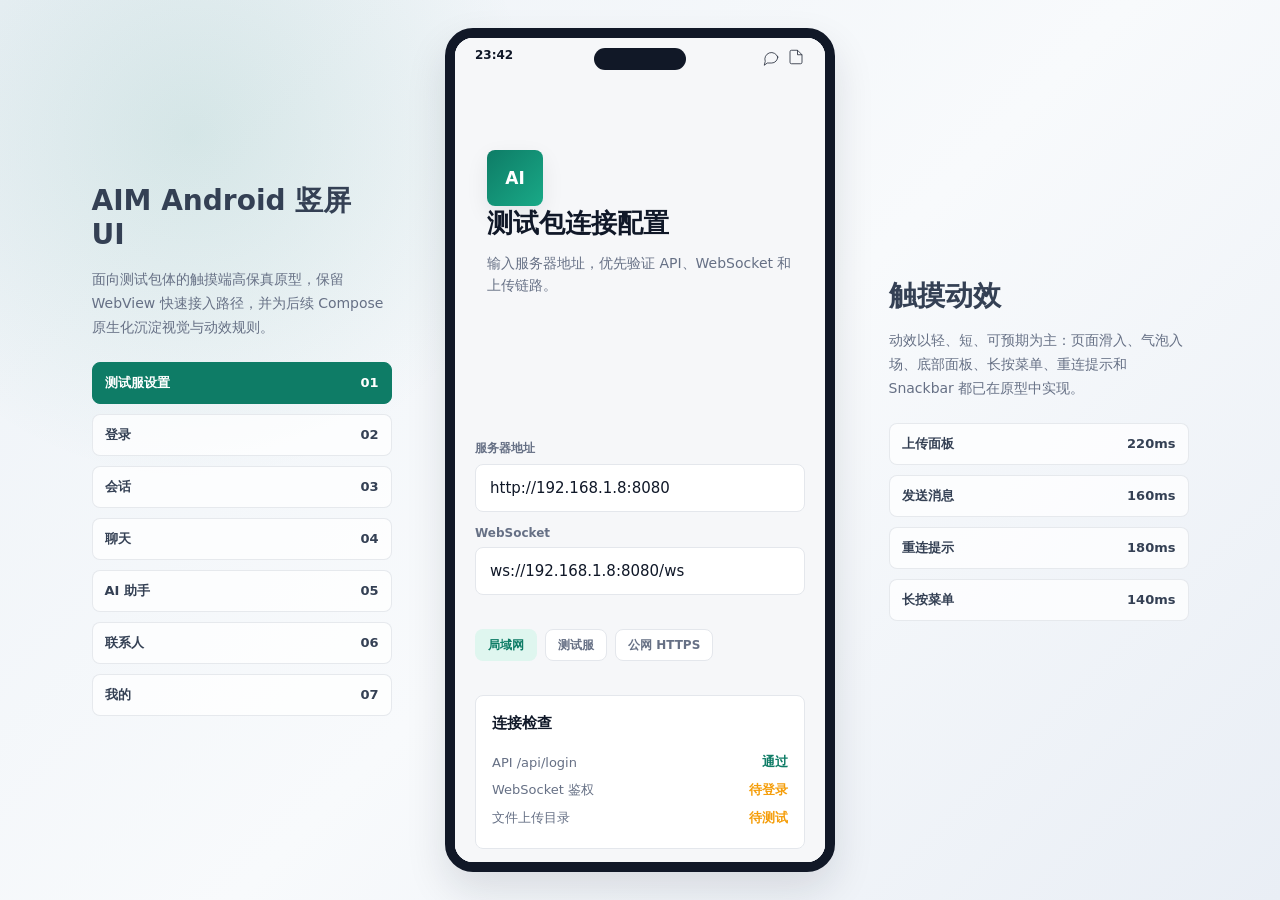
==== web/prototypes/android-ui/index.html @ 4d0eaf72 "新增安卓竖屏UI原型" ====
<!doctype html>
<html lang="zh-CN">
<head>
  <meta charset="utf-8" />
  <meta name="viewport" content="width=device-width, initial-scale=1, viewport-fit=cover" />
  <title>AIM Android UI Prototype</title>
  <style>
    :root {
      --bg: #f6f7f9;
      --surface: #ffffff;
      --surface-2: #f1f5f9;
      --surface-3: #edf7f4;
      --text: #101828;
      --muted: #667085;
      --subtle: #98a2b3;
      --line: #e4e7ec;
      --primary: #0e7c66;
      --primary-strong: #075d4d;
      --primary-soft: #dff6ef;
      --accent: #2563eb;
      --accent-soft: #eaf1ff;
      --ai: #6d5bd0;
      --ai-soft: #f0edff;
      --warn: #f59e0b;
      --danger: #d92d20;
      --dark: #111827;
      --shadow: 0 18px 40px rgba(16, 24, 40, 0.12);
      --soft-shadow: 0 8px 22px rgba(16, 24, 40, 0.08);
      --r: 8px;
      --phone-w: 390px;
      --phone-h: 844px;
      font-family: "Noto Sans SC", "Microsoft YaHei", system-ui, -apple-system, BlinkMacSystemFont, sans-serif;
    }

    * {
      box-sizing: border-box;
    }

    body {
      min-height: 100vh;
      margin: 0;
      background:
        radial-gradient(circle at 15% 15%, rgba(14, 124, 102, 0.12), transparent 26%),
        linear-gradient(135deg, #edf2f7 0%, #f8fafc 52%, #e9eef5 100%);
      color: var(--text);
      display: grid;
      place-items: center;
      overflow: hidden;
    }

    button,
    input,
    textarea {
      font: inherit;
    }

    button {
      border: 0;
      background: transparent;
      color: inherit;
      cursor: pointer;
      -webkit-tap-highlight-color: transparent;
    }

    .prototype-stage {
      width: min(100vw, 1180px);
      height: 100vh;
      display: grid;
      grid-template-columns: minmax(0, 1fr) var(--phone-w) minmax(0, 1fr);
      align-items: center;
      justify-items: center;
      gap: 36px;
      padding: 24px;
    }

    .context-panel {
      width: min(300px, 100%);
      color: #344054;
      align-self: center;
    }

    .context-panel h1 {
      margin: 0 0 16px;
      font-size: 28px;
      line-height: 1.22;
      letter-spacing: 0;
    }

    .context-panel p {
      margin: 0 0 22px;
      font-size: 14px;
      line-height: 1.7;
      color: var(--muted);
    }

    .flow-list {
      display: grid;
      gap: 10px;
    }

    .flow-list button {
      width: 100%;
      min-height: 42px;
      border-radius: var(--r);
      background: rgba(255, 255, 255, 0.72);
      border: 1px solid rgba(228, 231, 236, 0.9);
      color: #344054;
      display: flex;
      align-items: center;
      justify-content: space-between;
      padding: 0 12px;
      font-size: 13px;
      font-weight: 600;
      transition: transform 160ms ease, background 160ms ease, color 160ms ease, border-color 160ms ease;
    }

    .flow-list button.is-active {
      background: var(--primary);
      color: #fff;
      border-color: var(--primary);
    }

    .flow-list button:active {
      transform: scale(0.98);
    }

    .phone {
      position: relative;
      width: var(--phone-w);
      height: var(--phone-h);
      overflow: hidden;
      border-radius: 28px;
      background: var(--bg);
      border: 10px solid #111827;
      box-shadow: var(--shadow);
      isolation: isolate;
    }

    .phone::before {
      content: "";
      position: absolute;
      top: 10px;
      left: 50%;
      width: 92px;
      height: 22px;
      border-radius: 999px;
      background: #111827;
      transform: translateX(-50%);
      z-index: 50;
    }

    .phone-shell {
      position: absolute;
      inset: 0;
      overflow: hidden;
      background: var(--bg);
    }

    .screen {
      position: absolute;
      inset: 0;
      background: var(--bg);
      opacity: 0;
      pointer-events: none;
      transform: translateX(20px);
      transition: opacity 180ms ease, transform 220ms cubic-bezier(0.2, 0.8, 0.2, 1);
    }

    .screen.is-active {
      opacity: 1;
      pointer-events: auto;
      transform: translateX(0);
    }

    .screen.is-exiting-left {
      transform: translateX(-18px);
    }

    .status-bar {
      height: 34px;
      padding: 10px 20px 0;
      display: flex;
      align-items: flex-start;
      justify-content: space-between;
      font-size: 12px;
      font-weight: 700;
      letter-spacing: 0;
      color: var(--text);
    }

    .status-icons {
      display: flex;
      align-items: center;
      gap: 7px;
      color: var(--text);
    }

    .status-icons svg {
      width: 18px;
      height: 18px;
    }

    .topbar {
      height: 62px;
      padding: 8px 18px 0;
      display: grid;
      grid-template-columns: 38px minmax(0, 1fr) 38px;
      align-items: center;
      gap: 8px;
    }

    .topbar.simple {
      grid-template-columns: minmax(0, 1fr) 38px;
    }

    .topbar-title {
      min-width: 0;
    }

    .topbar h2 {
      margin: 0;
      font-size: 21px;
      line-height: 28px;
      letter-spacing: 0;
    }

    .topbar span {
      display: block;
      margin-top: 2px;
      font-size: 12px;
      line-height: 16px;
      color: var(--muted);
      white-space: nowrap;
      overflow: hidden;
      text-overflow: ellipsis;
    }

    .icon-btn {
      width: 38px;
      height: 38px;
      border-radius: var(--r);
      background: var(--surface);
      border: 1px solid var(--line);
      display: grid;
      place-items: center;
      color: var(--text);
      transition: transform 140ms ease, background 140ms ease, color 140ms ease;
    }

    .icon-btn:active {
      transform: scale(0.94);
      background: var(--surface-2);
    }

    .icon-btn svg {
      width: 19px;
      height: 19px;
      stroke-width: 2.2;
    }

    .page-scroll {
      height: calc(100% - 34px);
      overflow: auto;
      padding-bottom: 108px;
      scrollbar-width: none;
    }

    .page-scroll::-webkit-scrollbar {
      display: none;
    }

    .content {
      padding: 0 20px;
    }

    .brand-block {
      padding: 54px 12px 36px;
    }

    .brand-row {
      display: flex;
      align-items: center;
      gap: 14px;
      margin-bottom: 24px;
    }

    .logo {
      width: 56px;
      height: 56px;
      border-radius: var(--r);
      background: linear-gradient(135deg, var(--primary), #19a987);
      display: grid;
      place-items: center;
      color: #fff;
      font-size: 17px;
      font-weight: 800;
      box-shadow: var(--soft-shadow);
    }

    .brand-row h1 {
      margin: 0;
      font-size: 30px;
      line-height: 36px;
      letter-spacing: 0;
    }

    .brand-row p,
    .lead {
      margin: 3px 0 0;
      font-size: 13px;
      color: var(--muted);
      line-height: 20px;
    }

    .form {
      display: grid;
      gap: 14px;
    }

    .field label {
      display: block;
      margin: 0 0 7px;
      font-size: 12px;
      font-weight: 700;
      color: var(--muted);
    }

    .field input {
      width: 100%;
      height: 48px;
      border-radius: var(--r);
      border: 1px solid var(--line);
      background: var(--surface);
      padding: 0 14px;
      outline: none;
      color: var(--text);
      font-size: 15px;
      transition: border-color 160ms ease, box-shadow 160ms ease;
    }

    .field input:focus {
      border-color: rgba(14, 124, 102, 0.7);
      box-shadow: 0 0 0 4px rgba(14, 124, 102, 0.12);
    }

    .primary-btn,
    .ghost-btn {
      width: 100%;
      height: 48px;
      border-radius: var(--r);
      display: inline-flex;
      align-items: center;
      justify-content: center;
      gap: 8px;
      font-size: 15px;
      font-weight: 800;
      transition: transform 140ms ease, box-shadow 140ms ease, background 140ms ease;
    }

    .primary-btn {
      background: var(--primary);
      color: #fff;
      box-shadow: var(--soft-shadow);
    }

    .primary-btn.is-dark {
      background: var(--dark);
    }

    .ghost-btn {
      background: var(--surface);
      color: var(--primary);
      border: 1px solid var(--line);
    }

    .primary-btn:active,
    .ghost-btn:active {
      transform: scale(0.985);
      box-shadow: none;
    }

    .server-pill {
      margin-top: 112px;
      height: 44px;
      border-radius: var(--r);
      background: var(--surface-2);
      display: flex;
      align-items: center;
      justify-content: space-between;
      padding: 0 14px;
      font-size: 12px;
      color: var(--muted);
      font-weight: 600;
    }

    .server-pill button {
      color: var(--primary);
      font-weight: 800;
    }

    .field-grid {
      display: grid;
      gap: 14px;
      padding-top: 144px;
    }

    .setup-title {
      padding: 78px 32px 0;
    }

    .setup-title h1 {
      margin: 0 0 12px;
      font-size: 26px;
      line-height: 34px;
    }

    .setup-title p {
      margin: 0;
      color: var(--muted);
      font-size: 14px;
      line-height: 22px;
    }

    .segment-row {
      display: flex;
      gap: 8px;
      margin: 20px 0;
    }

    .chip {
      min-width: 0;
      height: 32px;
      padding: 0 12px;
      border-radius: var(--r);
      background: var(--surface);
      border: 1px solid var(--line);
      color: var(--muted);
      font-size: 12px;
      font-weight: 700;
      transition: background 140ms ease, color 140ms ease, transform 140ms ease;
    }

    .chip.is-active {
      background: var(--primary-soft);
      border-color: transparent;
      color: var(--primary);
    }

    .chip.is-ai.is-active {
      background: var(--ai-soft);
      color: var(--ai);
    }

    .chip:active {
      transform: scale(0.96);
    }

    .check-card {
      border-radius: var(--r);
      background: var(--surface);
      border: 1px solid var(--line);
      padding: 16px;
      margin-bottom: 36px;
    }

    .check-card h3,
    .section-title {
      margin: 0 0 14px;
      font-size: 15px;
      line-height: 22px;
    }

    .check-row {
      min-height: 28px;
      display: flex;
      align-items: center;
      justify-content: space-between;
      font-size: 13px;
      color: var(--muted);
    }

    .state-ok {
      color: var(--primary);
      font-weight: 800;
    }

    .state-wait {
      color: var(--warn);
      font-weight: 800;
    }

    .search {
      height: 42px;
      border-radius: var(--r);
      background: var(--surface);
      border: 1px solid var(--line);
      display: flex;
      align-items: center;
      gap: 10px;
      padding: 0 14px;
      color: var(--subtle);
      font-size: 13px;
    }

    .search svg {
      width: 17px;
      height: 17px;
    }

    .conversation-list,
    .contact-list,
    .settings-list {
      display: grid;
      gap: 10px;
    }

    .conversation-row,
    .setting-row {
      min-height: 72px;
      border-radius: var(--r);
      background: var(--surface);
      border: 1px solid var(--line);
      display: grid;
      align-items: center;
      transition: transform 150ms ease, box-shadow 150ms ease, background 150ms ease;
    }

    .conversation-row {
      grid-template-columns: 54px minmax(0, 1fr) 52px;
      gap: 10px;
      padding: 0 13px;
    }

    .conversation-row:active,
    .setting-row:active {
      transform: scale(0.985);
      background: #fbfcfd;
      box-shadow: var(--soft-shadow);
    }

    .avatar {
      position: relative;
      width: 44px;
      height: 44px;
      border-radius: 50%;
      background: var(--primary-soft);
      color: var(--primary);
      display: grid;
      place-items: center;
      font-size: 13px;
      font-weight: 900;
      flex: 0 0 auto;
    }

    .avatar.accent {
      background: var(--accent-soft);
      color: var(--accent);
    }

    .avatar.ai {
      background: var(--ai-soft);
      color: var(--ai);
    }

    .avatar.warn {
      background: #fff4e6;
      color: var(--warn);
    }

    .avatar.gray {
      background: var(--surface-2);
      color: var(--muted);
    }

    .avatar.small {
      width: 34px;
      height: 34px;
      font-size: 11px;
    }

    .online-dot {
      position: absolute;
      right: 0;
      bottom: 1px;
      width: 11px;
      height: 11px;
      border-radius: 50%;
      background: var(--primary);
      border: 2px solid var(--surface);
    }

    .row-main {
      min-width: 0;
    }

    .row-main strong {
      display: block;
      font-size: 15px;
      line-height: 21px;
      white-space: nowrap;
      overflow: hidden;
      text-overflow: ellipsis;
    }

    .row-main span {
      display: block;
      margin-top: 4px;
      font-size: 12px;
      line-height: 17px;
      color: var(--muted);
      white-space: nowrap;
      overflow: hidden;
      text-overflow: ellipsis;
    }

    .row-meta {
      height: 48px;
      display: grid;
      justify-items: end;
      align-content: start;
      gap: 8px;
      font-size: 11px;
      color: var(--subtle);
    }

    .badge {
      min-width: 20px;
      height: 20px;
      border-radius: 999px;
      background: var(--danger);
      color: #fff;
      display: grid;
      place-items: center;
      padding: 0 6px;
      font-size: 10px;
      font-weight: 900;
    }

    .fab {
      position: absolute;
      right: 26px;
      bottom: 116px;
      width: 56px;
      height: 56px;
      border-radius: var(--r);
      background: var(--primary);
      color: #fff;
      display: grid;
      place-items: center;
      box-shadow: var(--soft-shadow);
      transition: transform 150ms ease;
      z-index: 8;
    }

    .fab:active {
      transform: scale(0.94);
    }

    .bottom-nav {
      position: absolute;
      left: 0;
      right: 0;
      bottom: 0;
      height: 86px;
      border-top: 1px solid var(--line);
      background: rgba(255, 255, 255, 0.96);
      display: grid;
      grid-template-columns: repeat(4, 1fr);
      box-shadow: 0 -8px 22px rgba(16, 24, 40, 0.06);
      z-index: 20;
    }

    .nav-item {
      position: relative;
      display: grid;
      place-items: center;
      align-content: center;
      gap: 5px;
      color: var(--subtle);
      font-size: 12px;
      font-weight: 700;
      transition: color 160ms ease, transform 160ms ease;
    }

    .nav-item::before {
      content: "";
      position: absolute;
      top: 8px;
      width: 44px;
      height: 4px;
      border-radius: 999px;
      background: transparent;
      transition: background 160ms ease, transform 160ms ease;
    }

    .nav-item svg {
      width: 21px;
      height: 21px;
      stroke-width: 2.1;
    }

    .nav-item.is-active {
      color: var(--primary);
      transform: translateY(-1px);
    }

    .nav-item.is-active[data-screen="ai"] {
      color: var(--ai);
    }

    .nav-item.is-active::before {
      background: currentColor;
    }

    .chat-body {
      height: calc(100% - 96px);
      overflow: auto;
      padding: 18px 20px 142px;
      scrollbar-width: none;
    }

    .chat-body::-webkit-scrollbar {
      display: none;
    }

    .day-mark {
      margin: 2px auto 18px;
      width: fit-content;
      color: var(--subtle);
      font-size: 11px;
      line-height: 18px;
    }

    .msg-row {
      display: flex;
      align-items: flex-start;
      gap: 10px;
      margin-bottom: 18px;
      animation: message-in 170ms ease both;
    }

    .msg-row.out {
      justify-content: flex-end;
    }

    .bubble {
      max-width: 268px;
      border-radius: var(--r);
      padding: 10px 12px 8px;
      background: var(--surface);
      border: 1px solid var(--line);
      box-shadow: 0 3px 10px rgba(16, 24, 40, 0.04);
      font-size: 13px;
      line-height: 20px;
      color: var(--text);
    }

    .out .bubble {
      background: var(--primary);
      border-color: var(--primary);
      color: #fff;
    }

    .ai-bubble {
      background: var(--ai-soft);
      border-color: #d8d2ff;
    }

    .bubble-meta {
      display: block;
      margin-top: 6px;
      font-size: 10px;
      line-height: 14px;
      color: var(--subtle);
    }

    .out .bubble-meta {
      color: #d8f5ec;
      text-align: right;
    }

    .image-bubble {
      width: 180px;
      height: 112px;
      border-radius: var(--r);
      background:
        linear-gradient(135deg, rgba(37, 99, 235, 0.10), rgba(14, 124, 102, 0.14)),
        #dce7f8;
      display: grid;
      place-items: center;
      color: var(--accent);
      font-size: 13px;
      font-weight: 800;
      border: 1px solid rgba(37, 99, 235, 0.18);
    }

    .composer {
      position: absolute;
      left: 0;
      right: 0;
      bottom: 0;
      min-height: 118px;
      background: var(--surface);
      border-top: 1px solid var(--line);
      padding: 14px 18px max(16px, env(safe-area-inset-bottom));
      display: grid;
      grid-template-columns: 28px minmax(0, 1fr) 52px;
      gap: 8px;
      align-items: start;
      z-index: 30;
    }

    .composer textarea {
      height: 44px;
      resize: none;
      border-radius: var(--r);
      border: 1px solid var(--line);
      background: var(--bg);
      outline: none;
      padding: 12px 14px;
      font-size: 13px;
      line-height: 18px;
      color: var(--text);
    }

    .composer .send {
      height: 44px;
      border-radius: var(--r);
      background: var(--primary);
      color: #fff;
      font-size: 13px;
      font-weight: 800;
    }

    .ai-status {
      margin: 6px 0 14px;
      border-radius: var(--r);
      background: var(--ai-soft);
      border: 1px solid #d8d2ff;
      padding: 14px 16px;
    }

    .ai-status strong {
      display: block;
      color: var(--ai);
      font-size: 15px;
      line-height: 22px;
    }

    .ai-status span {
      display: block;
      margin-top: 4px;
      color: var(--muted);
      font-size: 12px;
      line-height: 18px;
    }

    .streaming {
      width: fit-content;
      border-radius: var(--r);
      background: var(--surface);
      border: 1px solid var(--line);
      padding: 12px 14px;
      color: var(--ai);
      font-size: 13px;
      font-weight: 800;
      display: flex;
      align-items: center;
      gap: 9px;
    }

    .cursor-dot {
      width: 7px;
      height: 18px;
      border-radius: 999px;
      background: var(--ai);
      animation: blink 900ms steps(2, start) infinite;
    }

    .context-card,
    .profile-card,
    .server-card {
      border-radius: var(--r);
      background: var(--surface);
      border: 1px solid var(--line);
      padding: 16px;
      box-shadow: 0 4px 16px rgba(16, 24, 40, 0.04);
    }

    .context-card {
      margin-top: 22px;
    }

    .context-card strong,
    .profile-card strong {
      display: block;
      font-size: 14px;
      line-height: 21px;
      margin-bottom: 8px;
    }

    .context-card span,
    .profile-card span {
      color: var(--muted);
      font-size: 12px;
      line-height: 19px;
    }

    .contact-row {
      min-height: 62px;
      display: grid;
      grid-template-columns: 48px minmax(0, 1fr);
      gap: 8px;
      align-items: center;
      border-bottom: 1px solid var(--line);
    }

    .contact-row:last-child {
      border-bottom: 0;
    }

    .section-title {
      margin: 24px 0 10px;
    }

    .profile-card {
      display: grid;
      grid-template-columns: 66px minmax(0, 1fr);
      align-items: center;
      margin-top: 8px;
    }

    .profile-card .avatar {
      width: 56px;
      height: 56px;
      font-size: 15px;
    }

    .profile-card h3 {
      margin: 0 0 5px;
      font-size: 17px;
      line-height: 24px;
    }

    .profile-card .chip {
      margin-top: 8px;
      width: 54px;
      pointer-events: none;
    }

    .server-card {
      display: grid;
      gap: 12px;
    }

    .server-line {
      display: flex;
      align-items: center;
      justify-content: space-between;
      font-size: 13px;
      color: var(--text);
    }

    .setting-row {
      grid-template-columns: minmax(0, 1fr) 24px;
      padding: 12px 14px 12px 16px;
    }

    .setting-row strong {
      display: block;
      font-size: 14px;
      line-height: 20px;
    }

    .setting-row span {
      display: block;
      margin-top: 5px;
      font-size: 11px;
      line-height: 16px;
      color: var(--muted);
    }

    .sheet-dim {
      position: absolute;
      inset: 0;
      background: rgba(17, 24, 39, 0.34);
      opacity: 0;
      pointer-events: none;
      transition: opacity 180ms ease;
      z-index: 38;
    }

    .sheet {
      position: absolute;
      left: 0;
      right: 0;
      bottom: 0;
      min-height: 322px;
      border-radius: 22px 22px 0 0;
      background: var(--surface);
      opacity: 0;
      pointer-events: none;
      transform: translateY(104%);
      transition: opacity 180ms ease, transform 240ms cubic-bezier(0.2, 0.8, 0.2, 1);
      box-shadow: 0 -18px 34px rgba(16, 24, 40, 0.18);
      z-index: 39;
      padding: 12px 24px 22px;
    }

    .sheet.is-open {
      opacity: 1;
      pointer-events: auto;
      transform: translateY(0);
    }

    .sheet-dim.is-open {
      opacity: 1;
      pointer-events: auto;
    }

    .sheet-handle {
      width: 62px;
      height: 5px;
      margin: 0 auto 18px;
      border-radius: 999px;
      background: var(--line);
    }

    .sheet h3 {
      margin: 0;
      font-size: 17px;
      line-height: 24px;
    }

    .sheet p {
      margin: 8px 0 22px;
      color: var(--muted);
      font-size: 12px;
      line-height: 19px;
    }

    .upload-grid {
      display: grid;
      grid-template-columns: repeat(2, 1fr);
      gap: 12px;
      margin-bottom: 18px;
    }

    .upload-action {
      min-height: 64px;
      border-radius: var(--r);
      background: var(--bg);
      border: 1px solid var(--line);
      display: grid;
      grid-template-columns: 42px minmax(0, 1fr);
      align-items: center;
      gap: 10px;
      padding: 10px;
      text-align: left;
      transition: transform 140ms ease, border-color 140ms ease;
    }

    .upload-action:active {
      transform: scale(0.98);
      border-color: var(--primary);
    }

    .upload-action .icon-square {
      width: 36px;
      height: 36px;
      border-radius: var(--r);
      background: var(--accent-soft);
      color: var(--accent);
      display: grid;
      place-items: center;
    }

    .upload-action:nth-child(3) .icon-square {
      background: var(--primary-soft);
      color: var(--primary);
    }

    .upload-action:nth-child(4) .icon-square {
      background: var(--ai-soft);
      color: var(--ai);
    }

    .upload-action strong {
      display: block;
      font-size: 13px;
      line-height: 18px;
    }

    .upload-action span {
      display: block;
      margin-top: 3px;
      font-size: 11px;
      color: var(--muted);
      white-space: nowrap;
      overflow: hidden;
      text-overflow: ellipsis;
    }

    .snackbar {
      position: absolute;
      left: 20px;
      right: 20px;
      bottom: 100px;
      min-height: 44px;
      border-radius: var(--r);
      background: var(--dark);
      color: #fff;
      display: flex;
      align-items: center;
      justify-content: space-between;
      gap: 12px;
      padding: 0 14px;
      font-size: 12px;
      font-weight: 700;
      opacity: 0;
      pointer-events: none;
      transform: translateY(12px);
      transition: opacity 180ms ease, transform 180ms ease;
      z-index: 60;
    }

    .snackbar.is-showing {
      opacity: 1;
      transform: translateY(0);
    }

    .reconnect {
      position: absolute;
      top: 34px;
      left: 16px;
      right: 16px;
      height: 38px;
      border-radius: var(--r);
      background: #fff4e6;
      color: #9a5b00;
      border: 1px solid rgba(245, 158, 11, 0.22);
      display: flex;
      align-items: center;
      justify-content: center;
      font-size: 12px;
      font-weight: 800;
      opacity: 0;
      transform: translateY(-12px);
      pointer-events: none;
      transition: opacity 180ms ease, transform 180ms ease;
      z-index: 55;
    }

    .reconnect.is-showing {
      opacity: 1;
      transform: translateY(0);
    }

    .context-menu {
      position: absolute;
      min-width: 144px;
      border-radius: var(--r);
      background: var(--dark);
      color: #fff;
      padding: 7px;
      opacity: 0;
      pointer-events: none;
      transform: scale(0.92);
      transform-origin: top right;
      transition: opacity 140ms ease, transform 140ms ease;
      z-index: 62;
      box-shadow: var(--shadow);
    }

    .context-menu.is-open {
      opacity: 1;
      pointer-events: auto;
      transform: scale(1);
    }

    .context-menu button {
      width: 100%;
      min-height: 34px;
      display: flex;
      align-items: center;
      gap: 8px;
      padding: 0 9px;
      color: #fff;
      border-radius: 6px;
      font-size: 12px;
      font-weight: 700;
      text-align: left;
    }

    .context-menu button:active {
      background: rgba(255, 255, 255, 0.12);
    }

    .skeleton-line {
      height: 12px;
      border-radius: 999px;
      background: linear-gradient(90deg, #eef2f6 0%, #f8fafc 48%, #eef2f6 100%);
      background-size: 220% 100%;
      animation: shimmer 1.2s linear infinite;
    }

    .hidden {
      display: none !important;
    }

    @keyframes message-in {
      from {
        opacity: 0;
        transform: translateY(9px) scale(0.97);
      }
      to {
        opacity: 1;
        transform: translateY(0) scale(1);
      }
    }

    @keyframes blink {
      50% {
        opacity: 0;
      }
    }

    @keyframes shimmer {
      to {
        background-position: -220% 0;
      }
    }

    @media (max-width: 840px) {
      body {
        background: var(--bg);
      }

      .prototype-stage {
        width: 100vw;
        height: 100vh;
        padding: 0;
        display: block;
      }

      .context-panel {
        display: none;
      }

      .phone {
        width: 100vw;
        height: 100vh;
        border-radius: 0;
        border: 0;
        box-shadow: none;
      }

      .phone::before {
        display: none;
      }
    }

    @media (prefers-reduced-motion: reduce) {
      *,
      *::before,
      *::after {
        animation-duration: 1ms !important;
        transition-duration: 1ms !important;
      }
    }
  </style>
</head>
<body>
  <svg aria-hidden="true" width="0" height="0" style="position:absolute">
    <symbol id="i-message" viewBox="0 0 24 24"><path d="M21 12a8 8 0 0 1-8 8H7l-4 3 1.3-5.2A8 8 0 1 1 21 12Z" fill="none" stroke="currentColor" stroke-linecap="round" stroke-linejoin="round"/></symbol>
    <symbol id="i-users" viewBox="0 0 24 24"><path d="M16 21v-2a4 4 0 0 0-4-4H6a4 4 0 0 0-4 4v2" fill="none" stroke="currentColor" stroke-linecap="round"/><circle cx="9" cy="7" r="4" fill="none" stroke="currentColor"/><path d="M22 21v-2a4 4 0 0 0-3-3.9M16 3.1a4 4 0 0 1 0 7.8" fill="none" stroke="currentColor" stroke-linecap="round"/></symbol>
    <symbol id="i-spark" viewBox="0 0 24 24"><path d="m12 2 1.8 6.2L20 10l-6.2 1.8L12 18l-1.8-6.2L4 10l6.2-1.8L12 2Z" fill="none" stroke="currentColor" stroke-linejoin="round"/><path d="m19 15 .8 2.2L22 18l-2.2.8L19 21l-.8-2.2L16 18l2.2-.8L19 15Z" fill="none" stroke="currentColor" stroke-linejoin="round"/></symbol>
    <symbol id="i-user" viewBox="0 0 24 24"><path d="M20 21a8 8 0 0 0-16 0" fill="none" stroke="currentColor" stroke-linecap="round"/><circle cx="12" cy="7" r="4" fill="none" stroke="currentColor"/></symbol>
    <symbol id="i-plus" viewBox="0 0 24 24"><path d="M12 5v14M5 12h14" fill="none" stroke="currentColor" stroke-linecap="round"/></symbol>
    <symbol id="i-search" viewBox="0 0 24 24"><circle cx="11" cy="11" r="7" fill="none" stroke="currentColor"/><path d="m20 20-3.5-3.5" fill="none" stroke="currentColor" stroke-linecap="round"/></symbol>
    <symbol id="i-back" viewBox="0 0 24 24"><path d="m15 18-6-6 6-6" fill="none" stroke="currentColor" stroke-linecap="round" stroke-linejoin="round"/></symbol>
    <symbol id="i-more" viewBox="0 0 24 24"><circle cx="12" cy="5" r="1.6" fill="currentColor"/><circle cx="12" cy="12" r="1.6" fill="currentColor"/><circle cx="12" cy="19" r="1.6" fill="currentColor"/></symbol>
    <symbol id="i-settings" viewBox="0 0 24 24"><path d="M12 8.5a3.5 3.5 0 1 0 0 7 3.5 3.5 0 0 0 0-7Z" fill="none" stroke="currentColor"/><path d="M19.4 15a1.7 1.7 0 0 0 .3 1.9l.1.1a2 2 0 0 1-2.8 2.8l-.1-.1a1.7 1.7 0 0 0-1.9-.3 1.7 1.7 0 0 0-1 1.5V21a2 2 0 0 1-4 0v-.1a1.7 1.7 0 0 0-1-1.5 1.7 1.7 0 0 0-1.9.3l-.1.1A2 2 0 1 1 4.2 17l.1-.1a1.7 1.7 0 0 0 .3-1.9 1.7 1.7 0 0 0-1.5-1H3a2 2 0 0 1 0-4h.1a1.7 1.7 0 0 0 1.5-1 1.7 1.7 0 0 0-.3-1.9l-.1-.1A2 2 0 1 1 7 4.2l.1.1a1.7 1.7 0 0 0 1.9.3 1.7 1.7 0 0 0 1-1.5V3a2 2 0 0 1 4 0v.1a1.7 1.7 0 0 0 1 1.5 1.7 1.7 0 0 0 1.9-.3l.1-.1A2 2 0 1 1 19.8 7l-.1.1a1.7 1.7 0 0 0-.3 1.9 1.7 1.7 0 0 0 1.5 1h.1a2 2 0 0 1 0 4h-.1a1.7 1.7 0 0 0-1.5 1Z" fill="none" stroke="currentColor" stroke-linecap="round"/></symbol>
    <symbol id="i-photo" viewBox="0 0 24 24"><rect x="3" y="5" width="18" height="14" rx="2" fill="none" stroke="currentColor"/><circle cx="8" cy="10" r="2" fill="none" stroke="currentColor"/><path d="m21 16-5-5L5 19" fill="none" stroke="currentColor" stroke-linecap="round" stroke-linejoin="round"/></symbol>
    <symbol id="i-file" viewBox="0 0 24 24"><path d="M14 3H6a2 2 0 0 0-2 2v14a2 2 0 0 0 2 2h12a2 2 0 0 0 2-2V9l-6-6Z" fill="none" stroke="currentColor" stroke-linejoin="round"/><path d="M14 3v6h6" fill="none" stroke="currentColor" stroke-linejoin="round"/></symbol>
    <symbol id="i-camera" viewBox="0 0 24 24"><path d="M6 8h2l1.5-2h5L16 8h2a3 3 0 0 1 3 3v6a3 3 0 0 1-3 3H6a3 3 0 0 1-3-3v-6a3 3 0 0 1 3-3Z" fill="none" stroke="currentColor" stroke-linejoin="round"/><circle cx="12" cy="14" r="3.5" fill="none" stroke="currentColor"/></symbol>
    <symbol id="i-mic" viewBox="0 0 24 24"><path d="M12 3a3 3 0 0 0-3 3v6a3 3 0 0 0 6 0V6a3 3 0 0 0-3-3Z" fill="none" stroke="currentColor"/><path d="M19 11a7 7 0 0 1-14 0M12 18v3M8 21h8" fill="none" stroke="currentColor" stroke-linecap="round"/></symbol>
  </svg>

  <main class="prototype-stage">
    <aside class="context-panel" aria-label="原型流程">
      <h1>AIM Android 竖屏 UI</h1>
      <p>面向测试包体的触摸端高保真原型，保留 WebView 快速接入路径，并为后续 Compose 原生化沉淀视觉与动效规则。</p>
      <nav class="flow-list">
        <button class="is-active" type="button" data-jump="setup">测试服设置 <span>01</span></button>
        <button type="button" data-jump="login">登录 <span>02</span></button>
        <button type="button" data-jump="chats">会话 <span>03</span></button>
        <button type="button" data-jump="chat">聊天 <span>04</span></button>
        <button type="button" data-jump="ai">AI 助手 <span>05</span></button>
        <button type="button" data-jump="contacts">联系人 <span>06</span></button>
        <button type="button" data-jump="profile">我的 <span>07</span></button>
      </nav>
    </aside>

    <section class="phone" aria-label="AIM Android 原型">
      <div class="phone-shell">
        <div class="reconnect" id="reconnect">网络恢复中，正在重连 WebSocket</div>

        <section class="screen is-active" data-screen="setup">
          <div class="status-bar">
            <span>23:42</span>
            <span class="status-icons"><svg><use href="#i-message"></use></svg><svg><use href="#i-file"></use></svg></span>
          </div>
          <div class="page-scroll">
            <div class="setup-title">
              <div class="logo">AI</div>
              <h1>测试包连接配置</h1>
              <p>输入服务器地址，优先验证 API、WebSocket 和上传链路。</p>
            </div>
            <div class="content field-grid">
              <div class="field">
                <label for="server-url">服务器地址</label>
                <input id="server-url" value="http://192.168.1.8:8080" />
              </div>
              <div class="field">
                <label for="ws-url">WebSocket</label>
                <input id="ws-url" value="ws://192.168.1.8:8080/ws" />
              </div>
              <div class="segment-row" role="group" aria-label="环境类型">
                <button type="button" class="chip is-active">局域网</button>
                <button type="button" class="chip">测试服</button>
                <button type="button" class="chip">公网 HTTPS</button>
              </div>
              <div class="check-card">
                <h3>连接检查</h3>
                <div class="check-row"><span>API /api/login</span><span class="state-ok">通过</span></div>
                <div class="check-row"><span>WebSocket 鉴权</span><span class="state-wait">待登录</span></div>
                <div class="check-row"><span>文件上传目录</span><span class="state-wait">待测试</span></div>
              </div>
              <button class="primary-btn" type="button" data-go="login">保存并进入登录</button>
            </div>
          </div>
        </section>

        <section class="screen" data-screen="login">
          <div class="status-bar">
            <span>23:42</span>
            <span class="status-icons"><svg><use href="#i-users"></use></svg><svg><use href="#i-file"></use></svg></span>
          </div>
          <div class="page-scroll">
            <div class="content brand-block">
              <div class="brand-row">
                <div class="logo">AI</div>
                <div>
                  <h1>AIM</h1>
                  <p>通讯 + AI 的移动测试入口</p>
                </div>
              </div>
              <div class="form">
                <div class="field">
                  <label for="login-name">账号</label>
                  <input id="login-name" value="zhangsan" />
                </div>
                <div class="field">
                  <label for="login-password">密码</label>
                  <input id="login-password" type="password" value="password" />
                </div>
                <button class="primary-btn" type="button" data-go="chats">登录</button>
                <button class="ghost-btn" type="button">注册新账号</button>
              </div>
              <div class="server-pill">
                <span>当前服务器 192.168.1.8:8080</span>
                <button type="button" data-go="setup">修改</button>
              </div>
            </div>
          </div>
        </section>

        <section class="screen" data-screen="chats">
          <div class="status-bar">
            <span>23:42</span>
            <span class="status-icons"><svg><use href="#i-message"></use></svg><svg><use href="#i-file"></use></svg></span>
          </div>
          <div class="topbar simple">
            <div class="topbar-title">
              <h2>消息</h2>
              <span>5 个会话 · 2 人在线</span>
            </div>
            <button class="icon-btn" type="button" aria-label="新建会话"><svg><use href="#i-plus"></use></svg></button>
          </div>
          <div class="page-scroll">
            <div class="content">
              <div class="search"><svg><use href="#i-search"></use></svg><span>搜索联系人、群聊或消息</span></div>
              <div class="segment-row">
                <button type="button" class="chip is-active">全部</button>
                <button type="button" class="chip">未读</button>
                <button type="button" class="chip">群聊</button>
                <button type="button" class="chip is-ai">AI</button>
              </div>
              <div class="conversation-list">
                <button type="button" class="conversation-row" data-go="chat">
                  <span class="avatar accent">蓝<span class="online-dot"></span></span>
                  <span class="row-main"><strong>蓝莓</strong><span>图片已收到，晚上继续确认。</span></span>
                  <span class="row-meta"><span>23:18</span><span class="badge">2</span></span>
                </button>
                <button type="button" class="conversation-row" data-go="chat">
                  <span class="avatar">项</span>
                  <span class="row-main"><strong>AIM 项目组</strong><span>@你 后端测试服已经上线。</span></span>
                  <span class="row-meta"><span>22:40</span><span class="badge">5</span></span>
                </button>
                <button type="button" class="conversation-row" data-go="ai">
                  <span class="avatar ai">AI</span>
                  <span class="row-main"><strong>AIM 助手</strong><span>可以，我会根据接口文档整理。</span></span>
                  <span class="row-meta"><span>21:06</span><span class="badge">1</span></span>
                </button>
                <button type="button" class="conversation-row" data-go="chat">
                  <span class="avatar warn">王<span class="online-dot"></span></span>
                  <span class="row-main"><strong>王工</strong><span>WebSocket 断线重连我再跑一轮。</span></span>
                  <span class="row-meta"><span>昨天</span></span>
                </button>
                <button type="button" class="conversation-row" data-go="chat">
                  <span class="avatar gray">测</span>
                  <span class="row-main"><strong>测试公告</strong><span>本周包体只验证 WebView 壳。</span></span>
                  <span class="row-meta"><span>周日</span></span>
                </button>
              </div>
            </div>
          </div>
          <button class="fab" type="button" aria-label="新建聊天"><svg width="24" height="24"><use href="#i-plus"></use></svg></button>
          <nav class="bottom-nav" aria-label="主导航"></nav>
        </section>

        <section class="screen" data-screen="chat">
          <div class="status-bar">
            <span>23:42</span>
            <span class="status-icons"><svg><use href="#i-message"></use></svg><svg><use href="#i-file"></use></svg></span>
          </div>
          <div class="topbar">
            <button class="icon-btn" type="button" aria-label="返回" data-go="chats"><svg><use href="#i-back"></use></svg></button>
            <div class="topbar-title">
              <h2>蓝莓</h2>
              <span>在线 · AIM Android 测试</span>
            </div>
            <button class="icon-btn" type="button" aria-label="更多"><svg><use href="#i-more"></use></svg></button>
          </div>
          <div class="chat-body" id="chatBody">
            <div class="day-mark">今天 23:12</div>
            <div class="msg-row">
              <div class="avatar small accent">蓝</div>
              <div class="bubble">测试包打开后，聊天列表和输入框都正常。<span class="bubble-meta">23:13</span></div>
            </div>
            <div class="msg-row out">
              <button class="bubble" type="button" data-menu="message">我这边再验证一下文件上传和返回键。<span class="bubble-meta">已读 23:15</span></button>
            </div>
            <div class="msg-row">
              <div class="avatar small accent">蓝</div>
              <div class="bubble">图片选择器能调起，但 Android 13 以上需要单独测权限。<span class="bubble-meta">23:17</span></div>
            </div>
            <div class="msg-row out">
              <div class="image-bubble">上传预览图</div>
            </div>
            <div class="msg-row out">
              <button class="bubble" type="button" data-menu="message">收到，先以测试包可用为准。<span class="bubble-meta">已读 23:20</span></button>
            </div>
          </div>
          <form class="composer" id="chatComposer">
            <button class="icon-btn" type="button" aria-label="添加附件" data-sheet="upload"><svg><use href="#i-plus"></use></svg></button>
            <textarea aria-label="输入消息" id="chatText" placeholder="输入消息"></textarea>
            <button class="send" type="submit">发送</button>
          </form>
        </section>

        <section class="screen" data-screen="ai">
          <div class="status-bar">
            <span>23:42</span>
            <span class="status-icons"><svg><use href="#i-spark"></use></svg><svg><use href="#i-file"></use></svg></span>
          </div>
          <div class="topbar">
            <button class="icon-btn" type="button" aria-label="返回" data-go="chats"><svg><use href="#i-back"></use></svg></button>
            <div class="topbar-title">
              <h2>AIM 助手</h2>
              <span>已连接自部署模型 · 上下文 12 条</span>
            </div>
            <button class="icon-btn" type="button" aria-label="设置"><svg><use href="#i-settings"></use></svg></button>
          </div>
          <div class="chat-body">
            <div class="ai-status">
              <strong>默认助手</strong>
              <span>用于群聊总结、接口排查和部署说明。</span>
            </div>
            <div class="segment-row">
              <button type="button" class="chip is-ai">总结聊天</button>
              <button type="button" class="chip is-ai is-active">生成测试用例</button>
              <button type="button" class="chip is-ai">解释报错</button>
            </div>
            <div class="msg-row out">
              <div class="bubble">帮我整理一下安卓测试包需要验证的点。<span class="bubble-meta">23:21</span></div>
            </div>
            <div class="msg-row">
              <div class="avatar small ai">AI</div>
              <div class="bubble ai-bubble">建议按登录、会话、单聊、群聊、AI 流式回复、上传、断网重连、返回键八类验证。<span class="bubble-meta">AIM 助手</span></div>
            </div>
            <div class="streaming"><span class="cursor-dot"></span><span id="streamText">正在继续生成</span></div>
            <div class="context-card">
              <strong>引用上下文</strong>
              <span>最近 3 条上传失败日志、当前 WebSocket 状态、用户测试服配置。</span>
            </div>
          </div>
          <form class="composer" id="aiComposer">
            <button class="icon-btn" type="button" aria-label="添加上下文"><svg><use href="#i-plus"></use></svg></button>
            <textarea aria-label="向 AI 提问" id="aiText" placeholder="向 AIM 助手提问"></textarea>
            <button class="send" type="submit">发送</button>
          </form>
        </section>

        <section class="screen" data-screen="contacts">
          <div class="status-bar">
            <span>23:42</span>
            <span class="status-icons"><svg><use href="#i-users"></use></svg><svg><use href="#i-file"></use></svg></span>
          </div>
          <div class="topbar simple">
            <div class="topbar-title">
              <h2>联系人</h2>
              <span>好友 18 · 群组 4</span>
            </div>
            <button class="icon-btn" type="button" aria-label="添加联系人"><svg><use href="#i-plus"></use></svg></button>
          </div>
          <div class="page-scroll">
            <div class="content">
              <div class="search"><svg><use href="#i-search"></use></svg><span>搜索好友、群组</span></div>
              <div class="segment-row">
                <button type="button" class="chip is-active">好友</button>
                <button type="button" class="chip">群组</button>
                <button type="button" class="chip">申请</button>
              </div>
              <h3 class="section-title">常用联系人</h3>
              <div class="contact-list">
                <button type="button" class="contact-row" data-go="chat"><span class="avatar accent">蓝<span class="online-dot"></span></span><span class="row-main"><strong>蓝莓</strong><span>在线 · Android 测试</span></span></button>
                <button type="button" class="contact-row" data-go="chat"><span class="avatar warn">王<span class="online-dot"></span></span><span class="row-main"><strong>王工</strong><span>后端 · WebSocket</span></span></button>
                <button type="button" class="contact-row" data-go="chat"><span class="avatar">李</span><span class="row-main"><strong>李同学</strong><span>前端 · WebView</span></span></button>
              </div>
              <h3 class="section-title">群组</h3>
              <div class="contact-list">
                <button type="button" class="contact-row" data-go="chat"><span class="avatar">项</span><span class="row-main"><strong>AIM 项目组</strong><span>12 人 · 2 条未读</span></span></button>
                <button type="button" class="contact-row" data-go="chat"><span class="avatar gray">测</span><span class="row-main"><strong>测试反馈群</strong><span>8 人 · 文件上传专项</span></span></button>
              </div>
            </div>
          </div>
          <nav class="bottom-nav" aria-label="主导航"></nav>
        </section>

        <section class="screen" data-screen="profile">
          <div class="status-bar">
            <span>23:42</span>
            <span class="status-icons"><svg><use href="#i-user"></use></svg><svg><use href="#i-file"></use></svg></span>
          </div>
          <div class="topbar simple">
            <div class="topbar-title">
              <h2>我的</h2>
              <span>测试包环境</span>
            </div>
            <button class="icon-btn" type="button" aria-label="设置"><svg><use href="#i-settings"></use></svg></button>
          </div>
          <div class="page-scroll">
            <div class="content">
              <div class="profile-card">
                <span class="avatar">掌</span>
                <span>
                  <h3>掌柜的</h3>
                  <span>ID 10001 · AIM 测试账号</span>
                  <button class="chip is-active" type="button">在线</button>
                </span>
              </div>
              <h3 class="section-title">服务状态</h3>
              <div class="server-card">
                <div class="server-line"><span>HTTP API</span><span class="state-ok">正常</span></div>
                <div class="server-line"><span>WebSocket</span><span class="state-ok">已连接</span></div>
                <div class="server-line"><span>上传目录</span><span class="state-wait">待测</span></div>
              </div>
              <h3 class="section-title">功能设置</h3>
              <div class="settings-list">
                <button type="button" class="setting-row"><span><strong>AI 助手配置</strong><span>模型、Key、知识库</span></span><svg width="18" height="18"><use href="#i-back"></use></svg></button>
                <button type="button" class="setting-row"><span><strong>消息与存储</strong><span>缓存、离线消息、上传</span></span><svg width="18" height="18"><use href="#i-back"></use></svg></button>
                <button type="button" class="setting-row"><span><strong>安全</strong><span>密码、Token、退出登录</span></span><svg width="18" height="18"><use href="#i-back"></use></svg></button>
              </div>
            </div>
          </div>
          <nav class="bottom-nav" aria-label="主导航"></nav>
        </section>

        <div class="sheet-dim" id="sheetDim"></div>
        <section class="sheet" id="uploadSheet" aria-label="上传附件面板">
          <div class="sheet-handle"></div>
          <h3>添加到聊天</h3>
          <p>测试包优先支持图片、拍照、文件和语音入口。</p>
          <div class="upload-grid">
            <button class="upload-action" type="button" data-upload="相册">
              <span class="icon-square"><svg width="20" height="20"><use href="#i-photo"></use></svg></span>
              <span><strong>相册</strong><span>图片消息</span></span>
            </button>
            <button class="upload-action" type="button" data-upload="拍照">
              <span class="icon-square"><svg width="20" height="20"><use href="#i-camera"></use></svg></span>
              <span><strong>拍照</strong><span>调起相机</span></span>
            </button>
            <button class="upload-action" type="button" data-upload="文件">
              <span class="icon-square"><svg width="20" height="20"><use href="#i-file"></use></svg></span>
              <span><strong>文件</strong><span>最大 50MB</span></span>
            </button>
            <button class="upload-action" type="button" data-upload="语音">
              <span class="icon-square"><svg width="20" height="20"><use href="#i-mic"></use></svg></span>
              <span><strong>语音</strong><span>后续实现</span></span>
            </button>
          </div>
          <button class="primary-btn is-dark" type="button" id="closeSheet">取消</button>
        </section>

        <div class="context-menu" id="contextMenu">
          <button type="button">复制</button>
          <button type="button">引用回复</button>
          <button type="button">撤回</button>
        </div>
        <div class="snackbar" id="snackbar"><span id="snackbarText">已保存</span><span>确定</span></div>
      </div>
    </section>

    <aside class="context-panel" aria-label="触摸动效">
      <h1>触摸动效</h1>
      <p>动效以轻、短、可预期为主：页面滑入、气泡入场、底部面板、长按菜单、重连提示和 Snackbar 都已在原型中实现。</p>
      <div class="flow-list">
        <button type="button" data-demo="sheet">上传面板 <span>220ms</span></button>
        <button type="button" data-demo="message">发送消息 <span>160ms</span></button>
        <button type="button" data-demo="network">重连提示 <span>180ms</span></button>
        <button type="button" data-demo="menu">长按菜单 <span>140ms</span></button>
      </div>
    </aside>
  </main>

  <script>
    const screens = [...document.querySelectorAll(".screen")];
    const flowButtons = [...document.querySelectorAll("[data-jump]")];
    const snackbar = document.getElementById("snackbar");
    const snackbarText = document.getElementById("snackbarText");
    const uploadSheet = document.getElementById("uploadSheet");
    const sheetDim = document.getElementById("sheetDim");
    const reconnect = document.getElementById("reconnect");
    const contextMenu = document.getElementById("contextMenu");
    const chatBody = document.getElementById("chatBody");

    const navItems = [
      { screen: "chats", label: "聊天", icon: "i-message" },
      { screen: "contacts", label: "联系人", icon: "i-users" },
      { screen: "ai", label: "AI", icon: "i-spark" },
      { screen: "profile", label: "我的", icon: "i-user" }
    ];

    // 底部导航在多个页面复用，集中渲染避免重复维护状态。
    document.querySelectorAll(".bottom-nav").forEach((nav) => {
      nav.innerHTML = navItems.map((item) => `
        <button class="nav-item" type="button" data-go="${item.screen}" data-screen="${item.screen}" aria-label="${item.label}">
          <svg><use href="#${item.icon}"></use></svg>
          <span>${item.label}</span>
        </button>
      `).join("");
    });

    function currentScreen() {
      return document.querySelector(".screen.is-active")?.dataset.screen || "setup";
    }

    function setActiveScreen(target) {
      const active = document.querySelector(".screen.is-active");
      const next = document.querySelector(`.screen[data-screen="${target}"]`);
      if (!next || active === next) return;

      if (active) {
        active.classList.add("is-exiting-left");
        active.classList.remove("is-active");
        window.setTimeout(() => active.classList.remove("is-exiting-left"), 240);
      }
      next.classList.add("is-active");

      flowButtons.forEach((button) => {
        button.classList.toggle("is-active", button.dataset.jump === target);
      });
      document.querySelectorAll(".nav-item").forEach((button) => {
        button.classList.toggle("is-active", button.dataset.go === target);
      });
    }

    function showSnack(text) {
      snackbarText.textContent = text;
      snackbar.classList.add("is-showing");
      window.clearTimeout(showSnack.timer);
      showSnack.timer = window.setTimeout(() => snackbar.classList.remove("is-showing"), 1800);
    }

    function openSheet() {
      sheetDim.classList.add("is-open");
      uploadSheet.classList.add("is-open");
    }

    function closeSheet() {
      sheetDim.classList.remove("is-open");
      uploadSheet.classList.remove("is-open");
    }

    function sendMessage(targetBody, value, isAI = false) {
      const text = value.trim();
      if (!text) return false;
      const row = document.createElement("div");
      row.className = "msg-row out";
      row.innerHTML = `<button class="bubble" type="button" data-menu="message">${text}<span class="bubble-meta">发送中</span></button>`;
      targetBody.appendChild(row);
      targetBody.scrollTo({ top: targetBody.scrollHeight, behavior: "smooth" });
      window.setTimeout(() => {
        const meta = row.querySelector(".bubble-meta");
        if (meta) meta.textContent = isAI ? "已发送" : "已读";
      }, 520);
      return true;
    }

    document.addEventListener("click", (event) => {
      const go = event.target.closest("[data-go]");
      if (go) setActiveScreen(go.dataset.go);

      const jump = event.target.closest("[data-jump]");
      if (jump) setActiveScreen(jump.dataset.jump);

      const sheetTrigger = event.target.closest("[data-sheet='upload']");
      if (sheetTrigger) openSheet();

      const upload = event.target.closest("[data-upload]");
      if (upload) {
        closeSheet();
        showSnack(`${upload.dataset.upload}入口已选择`);
      }

      const demo = event.target.closest("[data-demo]");
      if (demo) {
        if (demo.dataset.demo === "sheet") openSheet();
        if (demo.dataset.demo === "message") {
          setActiveScreen("chat");
          window.setTimeout(() => sendMessage(chatBody, "这是一条触摸动效演示消息。"), 220);
        }
        if (demo.dataset.demo === "network") {
          reconnect.classList.add("is-showing");
          window.setTimeout(() => reconnect.classList.remove("is-showing"), 1900);
        }
        if (demo.dataset.demo === "menu") {
          setActiveScreen("chat");
          window.setTimeout(() => openContextMenu(286, 452), 220);
        }
      }

      if (!event.target.closest("#contextMenu") && !event.target.closest("[data-menu]")) {
        contextMenu.classList.remove("is-open");
      }
    });

    document.getElementById("closeSheet").addEventListener("click", closeSheet);
    sheetDim.addEventListener("click", closeSheet);

    document.getElementById("chatComposer").addEventListener("submit", (event) => {
      event.preventDefault();
      const input = document.getElementById("chatText");
      if (sendMessage(chatBody, input.value)) input.value = "";
    });

    document.getElementById("aiComposer").addEventListener("submit", (event) => {
      event.preventDefault();
      const input = document.getElementById("aiText");
      const aiBody = event.currentTarget.previousElementSibling;
      if (sendMessage(aiBody, input.value, true)) {
        input.value = "";
        showSnack("AIM 助手正在生成回复");
      }
    });

    function openContextMenu(x, y) {
      contextMenu.style.left = `${Math.max(18, Math.min(228, x - 138))}px`;
      contextMenu.style.top = `${Math.max(96, Math.min(680, y - 24))}px`;
      contextMenu.classList.add("is-open");
    }

    let pressTimer = null;
    document.addEventListener("pointerdown", (event) => {
      const target = event.target.closest("[data-menu='message']");
      if (!target) return;
      pressTimer = window.setTimeout(() => openContextMenu(event.clientX, event.clientY), 430);
    });

    ["pointerup", "pointercancel", "pointermove"].forEach((type) => {
      document.addEventListener(type, () => {
        window.clearTimeout(pressTimer);
      });
    });

    document.querySelectorAll(".chip").forEach((chip) => {
      chip.addEventListener("click", () => {
        const row = chip.parentElement;
        if (!row?.classList.contains("segment-row")) return;
        row.querySelectorAll(".chip").forEach((item) => item.classList.remove("is-active"));
        chip.classList.add("is-active");
      });
    });

    window.setInterval(() => {
      if (currentScreen() !== "ai") return;
      const streamingText = document.getElementById("streamText");
      const states = ["正在继续生成", "正在继续生成 ·", "正在继续生成 ··", "正在继续生成 ···"];
      const index = states.indexOf(streamingText.textContent);
      streamingText.textContent = states[(index + 1) % states.length];
    }, 620);

    setActiveScreen("setup");
  </script>
</body>
</html>
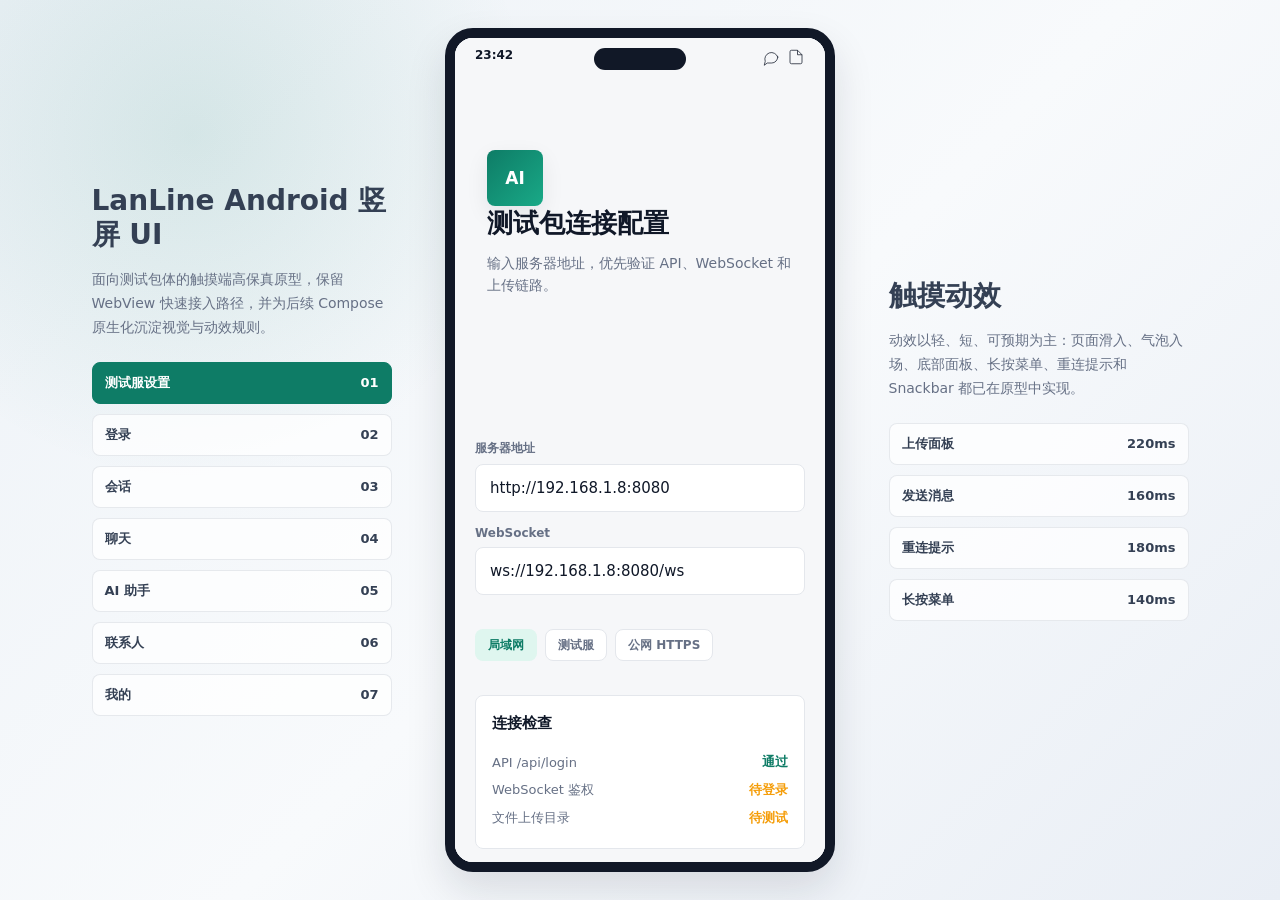
==== commit 3b9320ec: "项目更名为 LanLine" ====
--- a/web/prototypes/android-ui/index.html
+++ b/web/prototypes/android-ui/index.html
@@ -3,7 +3,7 @@
 <head>
   <meta charset="utf-8" />
   <meta name="viewport" content="width=device-width, initial-scale=1, viewport-fit=cover" />
-  <title>AIM Android UI Prototype</title>
+  <title>LanLine Android UI Prototype</title>
   <style>
     :root {
       --bg: #f6f7f9;
@@ -1289,7 +1289,7 @@
 
   <main class="prototype-stage">
     <aside class="context-panel" aria-label="原型流程">
-      <h1>AIM Android 竖屏 UI</h1>
+      <h1>LanLine Android 竖屏 UI</h1>
       <p>面向测试包体的触摸端高保真原型，保留 WebView 快速接入路径，并为后续 Compose 原生化沉淀视觉与动效规则。</p>
       <nav class="flow-list">
         <button class="is-active" type="button" data-jump="setup">测试服设置 <span>01</span></button>
@@ -1302,7 +1302,7 @@
       </nav>
     </aside>
 
-    <section class="phone" aria-label="AIM Android 原型">
+    <section class="phone" aria-label="LanLine Android 原型">
       <div class="phone-shell">
         <div class="reconnect" id="reconnect">网络恢复中，正在重连 WebSocket</div>
 
@@ -1352,7 +1352,7 @@
               <div class="brand-row">
                 <div class="logo">AI</div>
                 <div>
-                  <h1>AIM</h1>
+                  <h1>LanLine</h1>
                   <p>通讯 + AI 的移动测试入口</p>
                 </div>
               </div>
@@ -1405,12 +1405,12 @@
                 </button>
                 <button type="button" class="conversation-row" data-go="chat">
                   <span class="avatar">项</span>
-                  <span class="row-main"><strong>AIM 项目组</strong><span>@你 后端测试服已经上线。</span></span>
+                  <span class="row-main"><strong>LanLine 项目组</strong><span>@你 后端测试服已经上线。</span></span>
                   <span class="row-meta"><span>22:40</span><span class="badge">5</span></span>
                 </button>
                 <button type="button" class="conversation-row" data-go="ai">
                   <span class="avatar ai">AI</span>
-                  <span class="row-main"><strong>AIM 助手</strong><span>可以，我会根据接口文档整理。</span></span>
+                  <span class="row-main"><strong>LanLine 助手</strong><span>可以，我会根据接口文档整理。</span></span>
                   <span class="row-meta"><span>21:06</span><span class="badge">1</span></span>
                 </button>
                 <button type="button" class="conversation-row" data-go="chat">
@@ -1439,7 +1439,7 @@
             <button class="icon-btn" type="button" aria-label="返回" data-go="chats"><svg><use href="#i-back"></use></svg></button>
             <div class="topbar-title">
               <h2>蓝莓</h2>
-              <span>在线 · AIM Android 测试</span>
+              <span>在线 · LanLine Android 测试</span>
             </div>
             <button class="icon-btn" type="button" aria-label="更多"><svg><use href="#i-more"></use></svg></button>
           </div>
@@ -1478,7 +1478,7 @@
           <div class="topbar">
             <button class="icon-btn" type="button" aria-label="返回" data-go="chats"><svg><use href="#i-back"></use></svg></button>
             <div class="topbar-title">
-              <h2>AIM 助手</h2>
+              <h2>LanLine 助手</h2>
               <span>已连接自部署模型 · 上下文 12 条</span>
             </div>
             <button class="icon-btn" type="button" aria-label="设置"><svg><use href="#i-settings"></use></svg></button>
@@ -1498,7 +1498,7 @@
             </div>
             <div class="msg-row">
               <div class="avatar small ai">AI</div>
-              <div class="bubble ai-bubble">建议按登录、会话、单聊、群聊、AI 流式回复、上传、断网重连、返回键八类验证。<span class="bubble-meta">AIM 助手</span></div>
+              <div class="bubble ai-bubble">建议按登录、会话、单聊、群聊、AI 流式回复、上传、断网重连、返回键八类验证。<span class="bubble-meta">LanLine 助手</span></div>
             </div>
             <div class="streaming"><span class="cursor-dot"></span><span id="streamText">正在继续生成</span></div>
             <div class="context-card">
@@ -1508,7 +1508,7 @@
           </div>
           <form class="composer" id="aiComposer">
             <button class="icon-btn" type="button" aria-label="添加上下文"><svg><use href="#i-plus"></use></svg></button>
-            <textarea aria-label="向 AI 提问" id="aiText" placeholder="向 AIM 助手提问"></textarea>
+            <textarea aria-label="向 AI 提问" id="aiText" placeholder="向 LanLine 助手提问"></textarea>
             <button class="send" type="submit">发送</button>
           </form>
         </section>
@@ -1541,7 +1541,7 @@
               </div>
               <h3 class="section-title">群组</h3>
               <div class="contact-list">
-                <button type="button" class="contact-row" data-go="chat"><span class="avatar">项</span><span class="row-main"><strong>AIM 项目组</strong><span>12 人 · 2 条未读</span></span></button>
+                <button type="button" class="contact-row" data-go="chat"><span class="avatar">项</span><span class="row-main"><strong>LanLine 项目组</strong><span>12 人 · 2 条未读</span></span></button>
                 <button type="button" class="contact-row" data-go="chat"><span class="avatar gray">测</span><span class="row-main"><strong>测试反馈群</strong><span>8 人 · 文件上传专项</span></span></button>
               </div>
             </div>
@@ -1567,7 +1567,7 @@
                 <span class="avatar">掌</span>
                 <span>
                   <h3>掌柜的</h3>
-                  <span>ID 10001 · AIM 测试账号</span>
+                  <span>ID 10001 · LanLine 测试账号</span>
                   <button class="chip is-active" type="button">在线</button>
                 </span>
               </div>
@@ -1772,7 +1772,7 @@
       const aiBody = event.currentTarget.previousElementSibling;
       if (sendMessage(aiBody, input.value, true)) {
         input.value = "";
-        showSnack("AIM 助手正在生成回复");
+        showSnack("LanLine 助手正在生成回复");
       }
     });
 
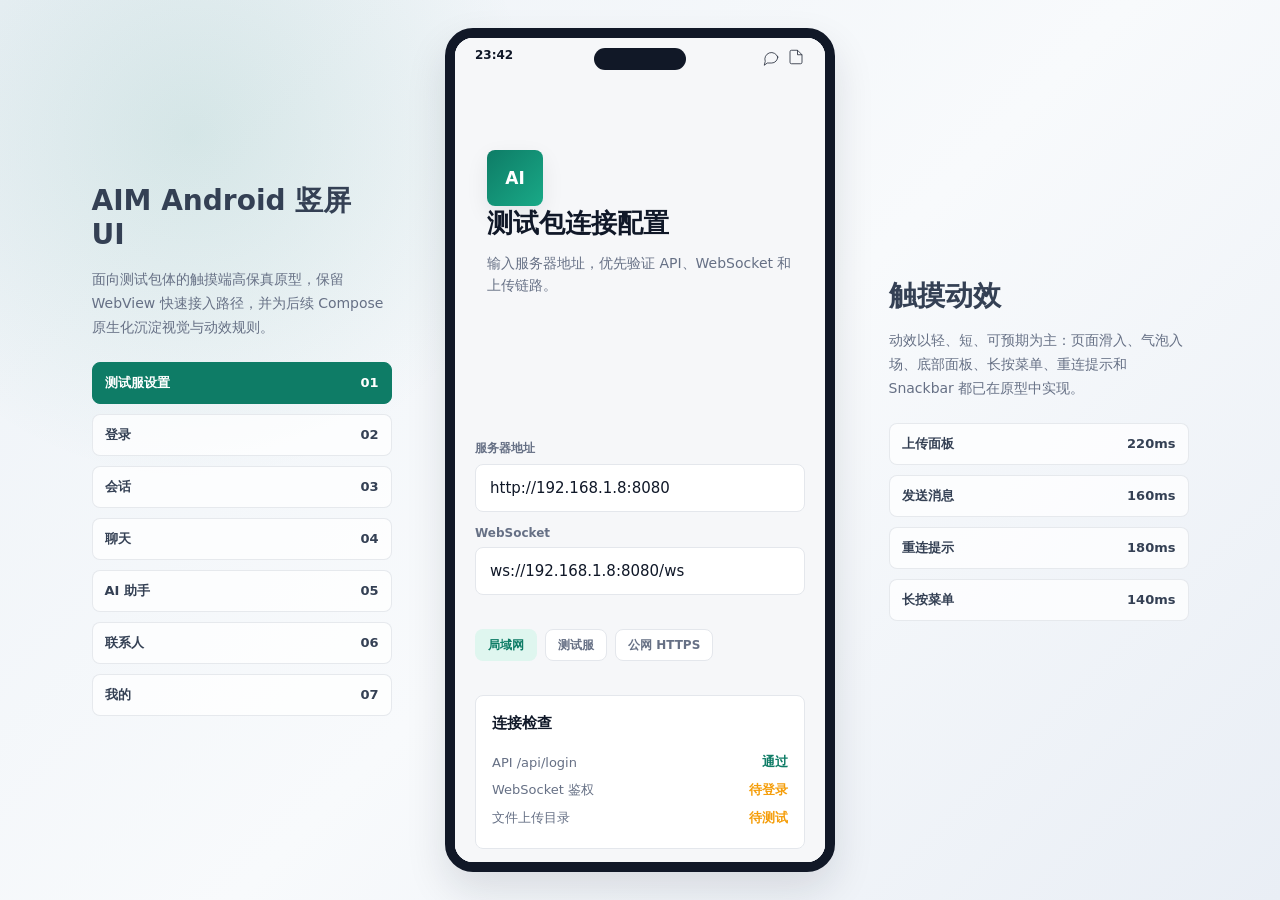
==== commit c81c1b4d: "Revert "项目更名为 LanLine" This reverts commit 3b9320ec8a067d7cf99db85da7cb566ca5f6493a." ====
--- a/web/prototypes/android-ui/index.html
+++ b/web/prototypes/android-ui/index.html
@@ -3,7 +3,7 @@
 <head>
   <meta charset="utf-8" />
   <meta name="viewport" content="width=device-width, initial-scale=1, viewport-fit=cover" />
-  <title>LanLine Android UI Prototype</title>
+  <title>AIM Android UI Prototype</title>
   <style>
     :root {
       --bg: #f6f7f9;
@@ -1289,7 +1289,7 @@
 
   <main class="prototype-stage">
     <aside class="context-panel" aria-label="原型流程">
-      <h1>LanLine Android 竖屏 UI</h1>
+      <h1>AIM Android 竖屏 UI</h1>
       <p>面向测试包体的触摸端高保真原型，保留 WebView 快速接入路径，并为后续 Compose 原生化沉淀视觉与动效规则。</p>
       <nav class="flow-list">
         <button class="is-active" type="button" data-jump="setup">测试服设置 <span>01</span></button>
@@ -1302,7 +1302,7 @@
       </nav>
     </aside>
 
-    <section class="phone" aria-label="LanLine Android 原型">
+    <section class="phone" aria-label="AIM Android 原型">
       <div class="phone-shell">
         <div class="reconnect" id="reconnect">网络恢复中，正在重连 WebSocket</div>
 
@@ -1352,7 +1352,7 @@
               <div class="brand-row">
                 <div class="logo">AI</div>
                 <div>
-                  <h1>LanLine</h1>
+                  <h1>AIM</h1>
                   <p>通讯 + AI 的移动测试入口</p>
                 </div>
               </div>
@@ -1405,12 +1405,12 @@
                 </button>
                 <button type="button" class="conversation-row" data-go="chat">
                   <span class="avatar">项</span>
-                  <span class="row-main"><strong>LanLine 项目组</strong><span>@你 后端测试服已经上线。</span></span>
+                  <span class="row-main"><strong>AIM 项目组</strong><span>@你 后端测试服已经上线。</span></span>
                   <span class="row-meta"><span>22:40</span><span class="badge">5</span></span>
                 </button>
                 <button type="button" class="conversation-row" data-go="ai">
                   <span class="avatar ai">AI</span>
-                  <span class="row-main"><strong>LanLine 助手</strong><span>可以，我会根据接口文档整理。</span></span>
+                  <span class="row-main"><strong>AIM 助手</strong><span>可以，我会根据接口文档整理。</span></span>
                   <span class="row-meta"><span>21:06</span><span class="badge">1</span></span>
                 </button>
                 <button type="button" class="conversation-row" data-go="chat">
@@ -1439,7 +1439,7 @@
             <button class="icon-btn" type="button" aria-label="返回" data-go="chats"><svg><use href="#i-back"></use></svg></button>
             <div class="topbar-title">
               <h2>蓝莓</h2>
-              <span>在线 · LanLine Android 测试</span>
+              <span>在线 · AIM Android 测试</span>
             </div>
             <button class="icon-btn" type="button" aria-label="更多"><svg><use href="#i-more"></use></svg></button>
           </div>
@@ -1478,7 +1478,7 @@
           <div class="topbar">
             <button class="icon-btn" type="button" aria-label="返回" data-go="chats"><svg><use href="#i-back"></use></svg></button>
             <div class="topbar-title">
-              <h2>LanLine 助手</h2>
+              <h2>AIM 助手</h2>
               <span>已连接自部署模型 · 上下文 12 条</span>
             </div>
             <button class="icon-btn" type="button" aria-label="设置"><svg><use href="#i-settings"></use></svg></button>
@@ -1498,7 +1498,7 @@
             </div>
             <div class="msg-row">
               <div class="avatar small ai">AI</div>
-              <div class="bubble ai-bubble">建议按登录、会话、单聊、群聊、AI 流式回复、上传、断网重连、返回键八类验证。<span class="bubble-meta">LanLine 助手</span></div>
+              <div class="bubble ai-bubble">建议按登录、会话、单聊、群聊、AI 流式回复、上传、断网重连、返回键八类验证。<span class="bubble-meta">AIM 助手</span></div>
             </div>
             <div class="streaming"><span class="cursor-dot"></span><span id="streamText">正在继续生成</span></div>
             <div class="context-card">
@@ -1508,7 +1508,7 @@
           </div>
           <form class="composer" id="aiComposer">
             <button class="icon-btn" type="button" aria-label="添加上下文"><svg><use href="#i-plus"></use></svg></button>
-            <textarea aria-label="向 AI 提问" id="aiText" placeholder="向 LanLine 助手提问"></textarea>
+            <textarea aria-label="向 AI 提问" id="aiText" placeholder="向 AIM 助手提问"></textarea>
             <button class="send" type="submit">发送</button>
           </form>
         </section>
@@ -1541,7 +1541,7 @@
               </div>
               <h3 class="section-title">群组</h3>
               <div class="contact-list">
-                <button type="button" class="contact-row" data-go="chat"><span class="avatar">项</span><span class="row-main"><strong>LanLine 项目组</strong><span>12 人 · 2 条未读</span></span></button>
+                <button type="button" class="contact-row" data-go="chat"><span class="avatar">项</span><span class="row-main"><strong>AIM 项目组</strong><span>12 人 · 2 条未读</span></span></button>
                 <button type="button" class="contact-row" data-go="chat"><span class="avatar gray">测</span><span class="row-main"><strong>测试反馈群</strong><span>8 人 · 文件上传专项</span></span></button>
               </div>
             </div>
@@ -1567,7 +1567,7 @@
                 <span class="avatar">掌</span>
                 <span>
                   <h3>掌柜的</h3>
-                  <span>ID 10001 · LanLine 测试账号</span>
+                  <span>ID 10001 · AIM 测试账号</span>
                   <button class="chip is-active" type="button">在线</button>
                 </span>
               </div>
@@ -1772,7 +1772,7 @@
       const aiBody = event.currentTarget.previousElementSibling;
       if (sendMessage(aiBody, input.value, true)) {
         input.value = "";
-        showSnack("LanLine 助手正在生成回复");
+        showSnack("AIM 助手正在生成回复");
       }
     });
 
